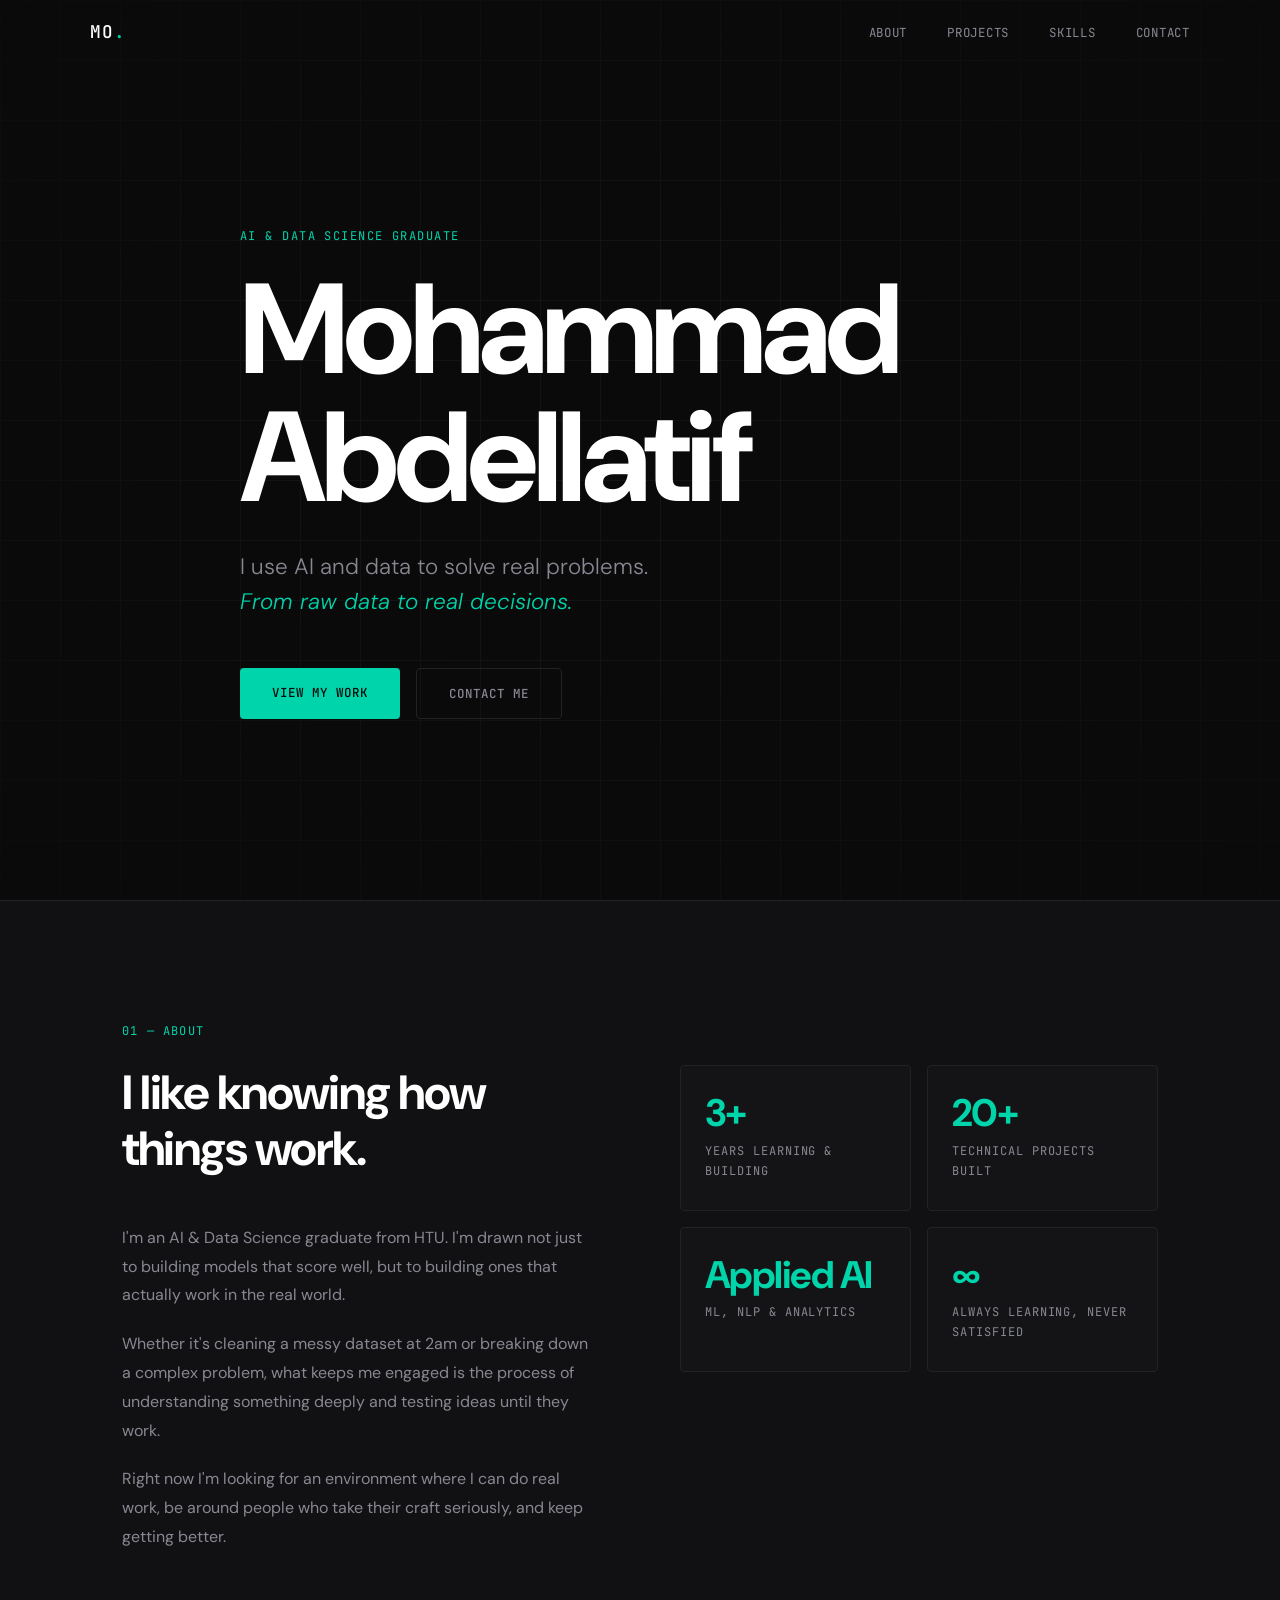
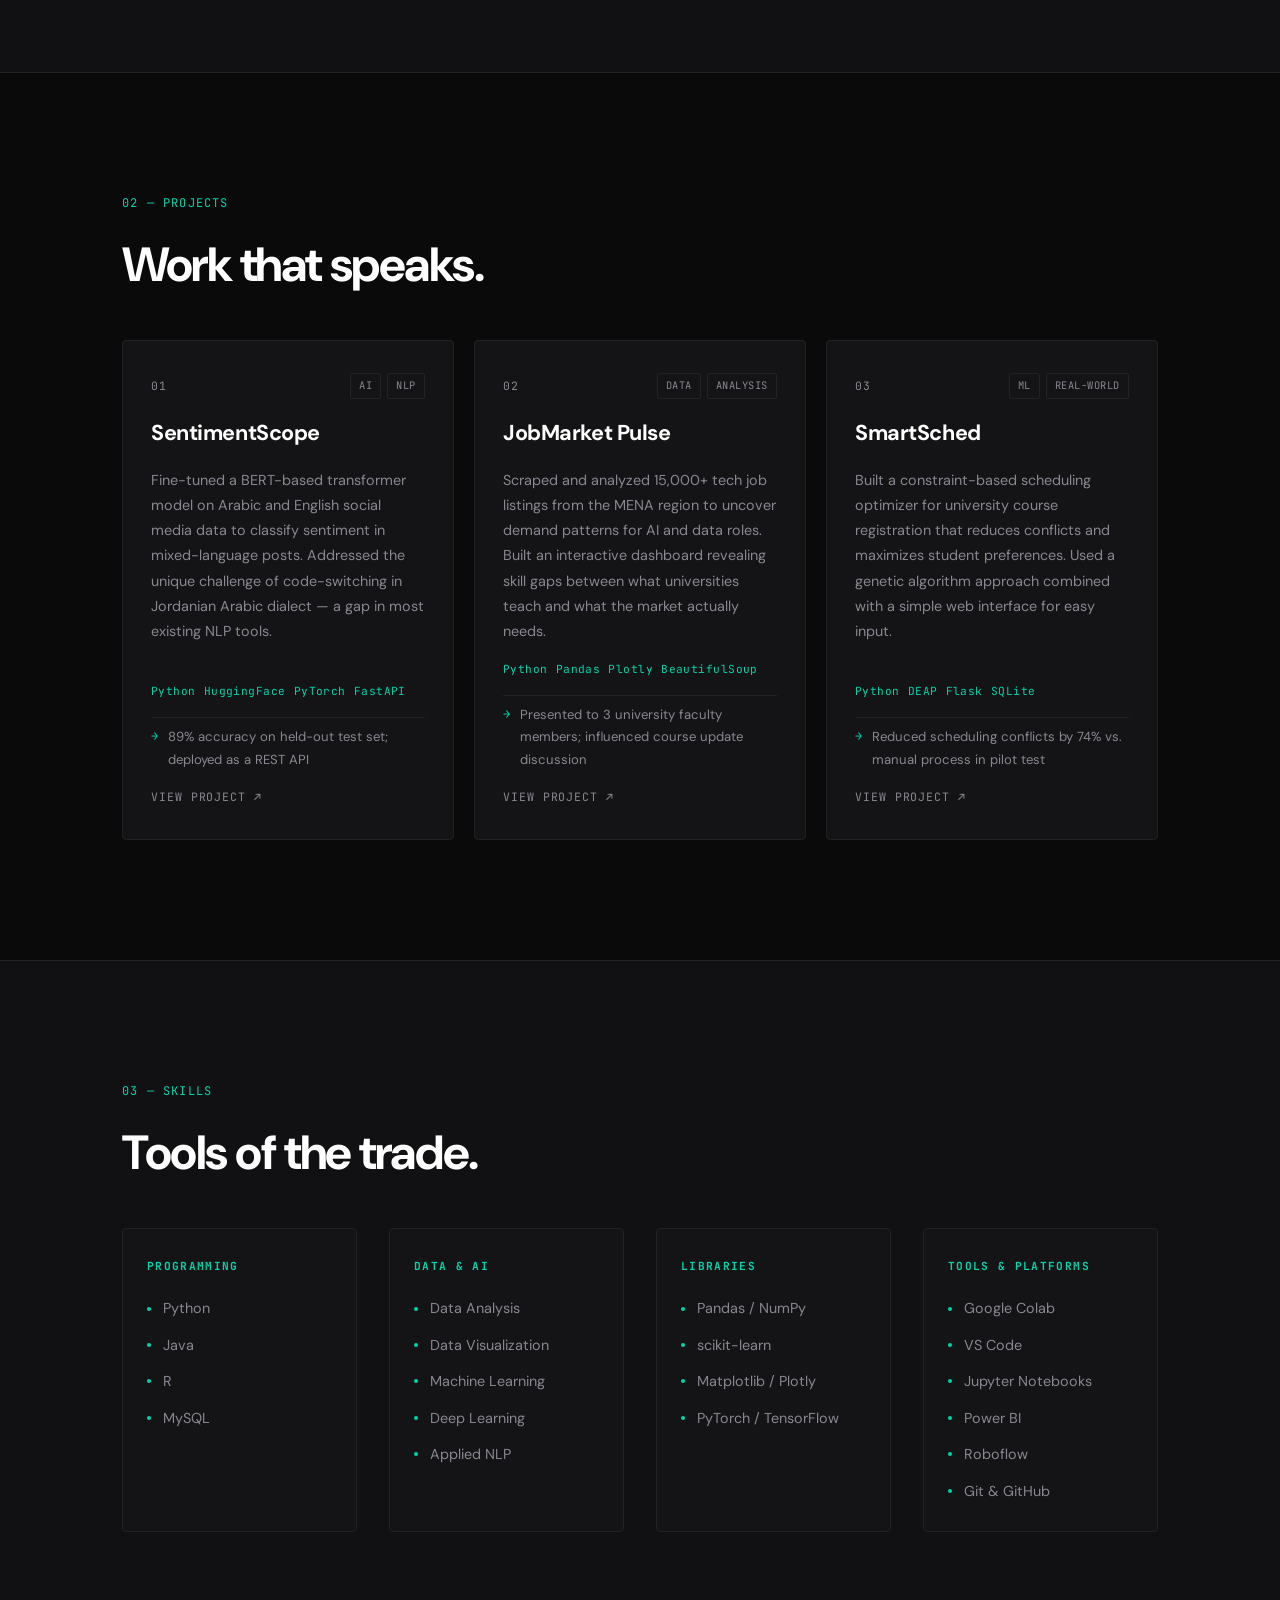
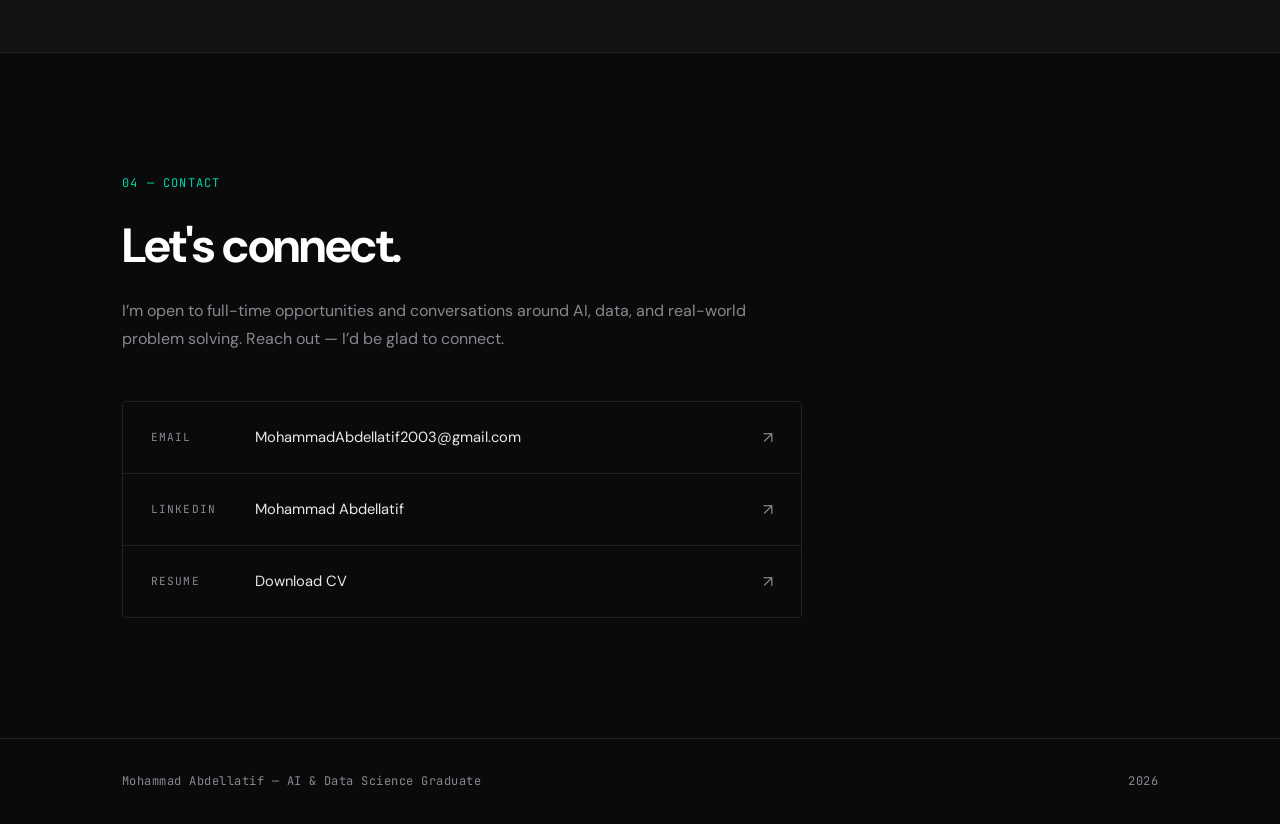
==== index.html @ 29702992 "Add files via upload" ====
<!DOCTYPE html>
<html lang="en">
<head>
  <meta charset="UTF-8" />
  <meta name="viewport" content="width=device-width, initial-scale=1.0" />
  <title>Mohammad — AI & Data Science</title>
  <link rel="stylesheet" href="style.css" />
  <link rel="preconnect" href="https://fonts.googleapis.com" />
  <link rel="preconnect" href="https://fonts.gstatic.com" crossorigin />
  <link href="https://fonts.googleapis.com/css2?family=DM+Sans:ital,wght@0,300;0,400;0,500;0,700;1,300&family=JetBrains+Mono:wght@400;500&display=swap" rel="stylesheet" />
</head>
<body>

  <!-- ===================== NAVBAR ===================== -->
  <nav class="navbar" id="navbar">
    <div class="nav-inner">
      <a href="#hero" class="nav-logo">MO<span class="accent">.</span></a>
      <ul class="nav-links" id="nav-links">
        <li><a href="#about" class="nav-link">About</a></li>
        <li><a href="#projects" class="nav-link">Projects</a></li>
        <li><a href="#skills" class="nav-link">Skills</a></li>
        <li><a href="#contact" class="nav-link">Contact</a></li>
      </ul>
      <button class="hamburger" id="hamburger" aria-label="Toggle menu">
        <span></span>
        <span></span>
        <span></span>
      </button>
    </div>
  </nav>

  <!-- ===================== HERO ===================== -->
  <section class="hero" id="hero">
    <div class="hero-grid-bg"></div>
    <div class="hero-content">
      <span class="hero-eyebrow mono">AI &amp; Data Science Graduate</span>
      <h1 class="hero-name">Mohammad Abdellatif</h1>
      <p class="hero-tagline">
        I use AI and data to solve real problems.<br />
        <span class="accent">From raw data to real decisions.</span>
      </p>
      <div class="hero-actions">
        <a href="#projects" class="btn btn-primary">View My Work</a>
        <a href="#contact" class="btn btn-outline">Contact Me</a>
      </div>
    </div>
    
  </section>

  <!-- ===================== ABOUT ===================== -->
  <section class="section about" id="about">
    <div class="container">
      <div class="section-label mono reveal">01 — About</div>
      <div class="about-grid">
        <div class="about-text reveal">
          <h2 class="section-heading">I like knowing how things work.</h2>
          <p>
            I'm an AI & Data Science graduate from HTU. I'm drawn not just to 
            building models that score well, but to building ones that actually work in the real world.
          </p>

          <p>
            Whether it's cleaning a messy dataset at 2am or breaking down a complex problem,
            what keeps me engaged is the process of understanding something 
            deeply and testing ideas until they work.
          </p>

          <p>
            Right now I'm looking for an environment where I can do real work, 
            be around people who take their craft seriously, and keep getting better.
          </p>
        </div>
        <div class="about-stats reveal">
          <div class="stat-card">
            <span class="stat-number accent">3+</span>
            <span class="stat-label mono">Years Learning & Building</span>
          </div>
          <div class="stat-card">
            <span class="stat-number accent">20+</span>
            <span class="stat-label mono">Technical Projects Built</span>
          </div>
          <div class="stat-card">
            <span class="stat-number accent">Applied AI</span>
            <span class="stat-label mono">ML, NLP & Analytics</span>
          </div>
          <div class="stat-card">
            <span class="stat-number accent">∞</span>
            <span class="stat-label mono">Always Learning, Never Satisfied</span>
          </div>
        </div>
      </div>
    </div>
  </section>

  <!-- ===================== PROJECTS ===================== -->
  <section class="section projects" id="projects">
    <div class="container">
      <div class="section-label mono reveal">02 — Projects</div>
      <h2 class="section-heading reveal">Work that speaks.</h2>
      <div class="projects-grid">

        <!-- Project 1 -->
        <article class="project-card reveal">
          <div class="project-top">
            <span class="project-number mono">01</span>
            <div class="project-tags">
              <span class="tag">AI</span>
              <span class="tag">NLP</span>
            </div>
          </div>
          <h3 class="project-title">SentimentScope</h3>
          <p class="project-desc">
            Fine-tuned a BERT-based transformer model on Arabic and English social media data
            to classify sentiment in mixed-language posts. Addressed the unique challenge of
            code-switching in Jordanian Arabic dialect — a gap in most existing NLP tools.
          </p>
          <div class="project-tools">
            <span class="mono tool">Python</span>
            <span class="mono tool">HuggingFace</span>
            <span class="mono tool">PyTorch</span>
            <span class="mono tool">FastAPI</span>
          </div>
          <div class="project-result">
            <span class="mono accent">→</span>
            <span>89% accuracy on held-out test set; deployed as a REST API</span>
          </div>
          <a href="#" class="project-link mono">View Project ↗</a>
        </article>

        <!-- Project 2 -->
        <article class="project-card reveal">
          <div class="project-top">
            <span class="project-number mono">02</span>
            <div class="project-tags">
              <span class="tag">Data</span>
              <span class="tag">Analysis</span>
            </div>
          </div>
          <h3 class="project-title">JobMarket Pulse</h3>
          <p class="project-desc">
            Scraped and analyzed 15,000+ tech job listings from the MENA region to uncover
            demand patterns for AI and data roles. Built an interactive dashboard revealing
            skill gaps between what universities teach and what the market actually needs.
          </p>
          <div class="project-tools">
            <span class="mono tool">Python</span>
            <span class="mono tool">Pandas</span>
            <span class="mono tool">Plotly</span>
            <span class="mono tool">BeautifulSoup</span>
          </div>
          <div class="project-result">
            <span class="mono accent">→</span>
            <span>Presented to 3 university faculty members; influenced course update discussion</span>
          </div>
          <a href="#" class="project-link mono">View Project ↗</a>
        </article>

        <!-- Project 3 -->
        <article class="project-card reveal">
          <div class="project-top">
            <span class="project-number mono">03</span>
            <div class="project-tags">
              <span class="tag">ML</span>
              <span class="tag">Real-World</span>
            </div>
          </div>
          <h3 class="project-title">SmartSched</h3>
          <p class="project-desc">
            Built a constraint-based scheduling optimizer for university course registration
            that reduces conflicts and maximizes student preferences. Used a genetic algorithm
            approach combined with a simple web interface for easy input.
          </p>
          <div class="project-tools">
            <span class="mono tool">Python</span>
            <span class="mono tool">DEAP</span>
            <span class="mono tool">Flask</span>
            <span class="mono tool">SQLite</span>
          </div>
          <div class="project-result">
            <span class="mono accent">→</span>
            <span>Reduced scheduling conflicts by 74% vs. manual process in pilot test</span>
          </div>
          <a href="#" class="project-link mono">View Project ↗</a>
        </article>

      </div>
    </div>
  </section>

  <!-- ===================== SKILLS ===================== -->
  <section class="section skills" id="skills">
    <div class="container">
      <div class="section-label mono reveal">03 — Skills</div>
      <h2 class="section-heading reveal">Tools of the trade.</h2>
      <div class="skills-grid">

        <div class="skill-group reveal">
          <h3 class="skill-group-title mono">Programming</h3>
          <ul class="skill-list">
            <li class="skill-item"><span class="skill-dot"></span>Python</li>
            <li class="skill-item"><span class="skill-dot"></span>Java</li>
            <li class="skill-item"><span class="skill-dot"></span>R</li>
            <li class="skill-item"><span class="skill-dot"></span>MySQL</li>
          </ul>
        </div>

        <div class="skill-group reveal">
          <h3 class="skill-group-title mono">Data &amp; AI</h3>
          <ul class="skill-list">
            <li class="skill-item"><span class="skill-dot"></span>Data Analysis</li>
            <li class="skill-item"><span class="skill-dot"></span>Data Visualization</li>
            <li class="skill-item"><span class="skill-dot"></span>Machine Learning</li>
            <li class="skill-item"><span class="skill-dot"></span>Deep Learning</li>
            <li class="skill-item"><span class="skill-dot"></span>Applied NLP</li>
          </ul>
        </div>

        <div class="skill-group reveal">
          <h3 class="skill-group-title mono">Libraries</h3>
          <ul class="skill-list">
            <li class="skill-item"><span class="skill-dot"></span>Pandas / NumPy</li>
            <li class="skill-item"><span class="skill-dot"></span>scikit-learn</li>
            <li class="skill-item"><span class="skill-dot"></span>Matplotlib / Plotly</li>
            <li class="skill-item"><span class="skill-dot"></span>PyTorch / TensorFlow</li>
          </ul>
        </div>

        <div class="skill-group reveal">
          <h3 class="skill-group-title mono">Tools &amp; Platforms</h3>
          <ul class="skill-list">
            <li class="skill-item"><span class="skill-dot"></span>Google Colab</li>
            <li class="skill-item"><span class="skill-dot"></span>VS Code</li>
            <li class="skill-item"><span class="skill-dot"></span>Jupyter Notebooks</li>                                
            <li class="skill-item"><span class="skill-dot"></span>Power BI</span></li>
            <li class="skill-item"><span class="skill-dot"></span>Roboflow</span></li>
            <li class="skill-item"><span class="skill-dot"></span>Git &amp; GitHub <span></li>
          </ul>
        </div>

      </div>
    </div>
  </section>

  <!-- ===================== CONTACT ===================== -->
  <section class="section contact" id="contact">
    <div class="container">
      <div class="section-label mono reveal">04 — Contact</div>
      <div class="contact-inner reveal">
        <h2 class="section-heading">Let's connect.</h2>
        <p class="contact-sub">
          I’m open to full-time opportunities and conversations around AI, data, and real-world problem solving.
          Reach out — I’d be glad to connect.
        </p>
        <div class="contact-links">

          <a href="mailto:mohammadabdellatif2003@gmail.com" class="contact-item">
            <span class="mono contact-label">Email</span>
            <span class="contact-value">MohammadAbdellatif2003@gmail.com</span>
            <span class="contact-arrow">↗</span>
          </a>

          <a href="https://www.linkedin.com/in/mohammad-abdellatif-753178259" target="_blank" class="contact-item">
            <span class="mono contact-label">LinkedIn</span>
            <span class="contact-value">Mohammad Abdellatif</span>
            <span class="contact-arrow">↗</span>
          </a>

          <a href="./assets/Mohammad_Abdellatif_Resume.pdf" download="Mohammad_Abdellatif_Resume.pdf" class="contact-item">
            <span class="mono contact-label">Resume</span>
            <span class="contact-value">Download CV</span>
            <span class="contact-arrow">↗</span>
          </a>
        </div>
      </div>
    </div>
  </section>

  <!-- ===================== FOOTER ===================== -->
  <footer class="footer">
    <div class="container footer-inner">
      <span class="mono">Mohammad Abdellatif — AI &amp; Data Science Graduate</span>
      <span class="mono footer-year">2026</span>
    </div>
  </footer>

  <script src="script.js"></script>
</body>
</html>
---- style.css ----
/* =========================================================
   PORTFOLIO — Mohammad | AI & Data Science
   style.css
   ========================================================= */

/* ---- CSS Variables ---- */
:root {
  --bg:        #0a0a0b;
  --bg-2:      #111113;
  --bg-card:   #141416;
  --border:    #222226;
  --text:      #e8e8ea;
  --text-muted:#888892;
  --accent:    #00d4aa;      /* electric teal */
  --accent-dim:#00d4aa22;
  --white:     #ffffff;

  --font-body: 'DM Sans', sans-serif;
  --font-mono: 'JetBrains Mono', monospace;

  --max-width: 1100px;
  --section-gap: 120px;
  --radius: 4px;

  --transition: 0.25s ease;
}

/* ---- Reset & Base ---- */
*, *::before, *::after {
  box-sizing: border-box;
  margin: 0;
  padding: 0;
}

html {
  scroll-behavior: smooth;
  font-size: 16px;
}

body {
  background: var(--bg);
  color: var(--text);
  font-family: var(--font-body);
  font-weight: 400;
  line-height: 1.7;
  -webkit-font-smoothing: antialiased;
}

a {
  color: inherit;
  text-decoration: none;
}

ul {
  list-style: none;
}

img {
  display: block;
  max-width: 100%;
}

/* ---- Utilities ---- */
.mono {
  font-family: var(--font-mono);
  font-size: 0.75rem;
  letter-spacing: 0.04em;
}

.accent {
  color: var(--accent);
}

.container {
  width: 100%;
  max-width: var(--max-width);
  margin: 0 auto;
  padding: 0 32px;
}

.section {
  padding: var(--section-gap) 0;
}

/* Section labels (e.g. "01 — About") */
.section-label {
  color: var(--accent);
  margin-bottom: 24px;
  display: block;
  text-transform: uppercase;
  letter-spacing: 0.1em;
}

/* Section headings */
.section-heading {
  font-size: clamp(2rem, 4vw, 3rem);
  font-weight: 700;
  line-height: 1.15;
  color: var(--white);
  margin-bottom: 48px;
  letter-spacing: -0.03em;
}


/* =========================================================
   NAVBAR
   ========================================================= */
.navbar {
  position: fixed;
  top: 0;
  left: 0;
  right: 0;
  z-index: 100;
  padding: 0 32px;
  height: 64px;
  display: flex;
  align-items: center;
  transition: background var(--transition), border-color var(--transition);
  border-bottom: 1px solid transparent;
}

.navbar.scrolled {
  background: rgba(10, 10, 11, 0.9);
  backdrop-filter: blur(12px);
  -webkit-backdrop-filter: blur(12px);
  border-bottom-color: var(--border);
}

.nav-inner {
  width: 100%;
  max-width: var(--max-width);
  margin: 0 auto;
  display: flex;
  align-items: center;
  justify-content: space-between;
}

.nav-logo {
  font-family: var(--font-mono);
  font-size: 1.1rem;
  font-weight: 500;
  color: var(--white);
  letter-spacing: 0.05em;
  transition: color var(--transition);
}

.nav-logo:hover {
  color: var(--accent);
}

.nav-links {
  display: flex;
  gap: 40px;
  align-items: center;
}

.nav-link {
  font-family: var(--font-mono);
  font-size: 0.78rem;
  color: var(--text-muted);
  letter-spacing: 0.06em;
  text-transform: uppercase;
  transition: color var(--transition);
  position: relative;
}

.nav-link::after {
  content: '';
  position: absolute;
  bottom: -2px;
  left: 0;
  width: 0;
  height: 1px;
  background: var(--accent);
  transition: width var(--transition);
}

.nav-link:hover {
  color: var(--white);
}

.nav-link:hover::after {
  width: 100%;
}

/* Hamburger */
.hamburger {
  display: none;
  flex-direction: column;
  gap: 5px;
  background: none;
  border: none;
  cursor: pointer;
  padding: 4px;
}

.hamburger span {
  display: block;
  width: 24px;
  height: 1.5px;
  background: var(--text);
  transition: all 0.3s ease;
}

.hamburger.active span:nth-child(1) {
  transform: translateY(6.5px) rotate(45deg);
}

.hamburger.active span:nth-child(2) {
  opacity: 0;
}

.hamburger.active span:nth-child(3) {
  transform: translateY(-6.5px) rotate(-45deg);
}


/* =========================================================
   HERO
   ========================================================= */
.hero {
  min-height: 100vh;
  display: flex;
  align-items: center;
  justify-content: center;
  position: relative;
  overflow: hidden;
  padding: 120px 32px 80px;
}

/* Subtle grid background */
.hero-grid-bg {
  position: absolute;
  inset: 0;
  background-image:
    linear-gradient(var(--border) 1px, transparent 1px),
    linear-gradient(90deg, var(--border) 1px, transparent 1px);
  background-size: 60px 60px;
  opacity: 0.4;
  mask-image: radial-gradient(ellipse 80% 80% at 50% 50%, black 30%, transparent 100%);
  -webkit-mask-image: radial-gradient(ellipse 80% 80% at 50% 50%, black 30%, transparent 100%);
}

.hero-content {
  position: relative;
  z-index: 1;
  max-width: 800px;
  text-align: left;
}

.hero-eyebrow {
  display: inline-block;
  color: var(--accent);
  margin-bottom: 20px;
  letter-spacing: 0.12em;
  text-transform: uppercase;
}

.hero-name {
  font-size: clamp(4rem, 10vw, 8rem);
  font-weight: 700;
  letter-spacing: -0.04em;
  line-height: 1;
  color: var(--white);
  margin-bottom: 28px;
}

.hero-tagline {
  font-size: clamp(1.1rem, 2.5vw, 1.4rem);
  color: var(--text-muted);
  font-weight: 300;
  line-height: 1.55;
  margin-bottom: 48px;
  max-width: 480px;
}

.hero-tagline .accent {
  font-style: italic;
}

.hero-actions {
  display: flex;
  gap: 16px;
  flex-wrap: wrap;
}

/* Scroll hint */
.hero-scroll-hint {
  position: absolute;
  bottom: 40px;
  left: 50%;
  transform: translateX(-50%);
  display: flex;
  flex-direction: column;
  align-items: center;
  gap: 8px;
  color: var(--text-muted);
  opacity: 0.6;
}

.scroll-line {
  width: 1px;
  height: 40px;
  background: linear-gradient(to bottom, var(--text-muted), transparent);
  animation: scrollPulse 2s ease-in-out infinite;
}

@keyframes scrollPulse {
  0%, 100% { opacity: 0.4; transform: scaleY(1); }
  50% { opacity: 1; transform: scaleY(1.15); }
}


/* =========================================================
   BUTTONS
   ========================================================= */
.btn {
  display: inline-block;
  padding: 14px 32px;
  font-family: var(--font-mono);
  font-size: 0.78rem;
  font-weight: 500;
  letter-spacing: 0.08em;
  text-transform: uppercase;
  border-radius: var(--radius);
  cursor: pointer;
  transition: all var(--transition);
}

.btn-primary {
  background: var(--accent);
  color: #0a0a0b;
}

.btn-primary:hover {
  background: #00f0c2;
  transform: translateY(-2px);
  box-shadow: 0 8px 24px rgba(0, 212, 170, 0.25);
}

.btn-outline {
  border: 1px solid var(--border);
  color: var(--text-muted);
  background: transparent;
}

.btn-outline:hover {
  border-color: var(--accent);
  color: var(--accent);
  transform: translateY(-2px);
}


/* =========================================================
   ABOUT
   ========================================================= */
.about {
  background: var(--bg-2);
  border-top: 1px solid var(--border);
  border-bottom: 1px solid var(--border);
}

.about-grid {
  display: grid;
  grid-template-columns: 1fr 1fr;
  gap: 80px;
  align-items: start;
}

.about-text p {
  color: var(--text-muted);
  margin-bottom: 20px;
  font-size: 1rem;
  line-height: 1.8;
}

.about-text p:last-child {
  margin-bottom: 0;
}

.about-stats {
  display: grid;
  grid-template-columns: 1fr 1fr;
  gap: 16px;
}

.stat-card {
  background: var(--bg-card);
  border: 1px solid var(--border);
  border-radius: var(--radius);
  padding: 28px 24px;
  display: flex;
  flex-direction: column;
  gap: 8px;
  transition: border-color var(--transition);
}

.stat-card:hover {
  border-color: var(--accent);
}

.stat-number {
  font-size: 2.4rem;
  font-weight: 700;
  letter-spacing: -0.04em;
  line-height: 1;
}

.stat-label {
  color: var(--text-muted);
  text-transform: uppercase;
  letter-spacing: 0.08em;
}


/* =========================================================
   PROJECTS
   ========================================================= */
.projects-grid {
  display: grid;
  grid-template-columns: repeat(3, 1fr);
  gap: 20px;
}

.project-card {
  background: var(--bg-card);
  border: 1px solid var(--border);
  border-radius: var(--radius);
  padding: 32px 28px;
  display: flex;
  flex-direction: column;
  gap: 16px;
  transition: border-color var(--transition), transform var(--transition);
  cursor: default;
}

.project-card:hover {
  border-color: var(--accent);
  transform: translateY(-4px);
}

.project-top {
  display: flex;
  justify-content: space-between;
  align-items: center;
}

.project-number {
  color: var(--text-muted);
  font-size: 0.72rem;
  letter-spacing: 0.1em;
}

.project-tags {
  display: flex;
  gap: 6px;
}

.tag {
  font-family: var(--font-mono);
  font-size: 0.65rem;
  padding: 3px 8px;
  border: 1px solid var(--border);
  border-radius: 2px;
  color: var(--text-muted);
  letter-spacing: 0.05em;
  text-transform: uppercase;
}

.project-title {
  font-size: 1.35rem;
  font-weight: 700;
  color: var(--white);
  letter-spacing: -0.02em;
}

.project-desc {
  font-size: 0.9rem;
  color: var(--text-muted);
  line-height: 1.75;
  flex: 1;
}

.project-tools {
  display: flex;
  flex-wrap: wrap;
  gap: 8px;
}

.tool {
  font-size: 0.7rem;
  color: var(--accent);
  letter-spacing: 0.04em;
}

.project-result {
  display: flex;
  gap: 10px;
  font-size: 0.82rem;
  color: var(--text-muted);
  padding-top: 8px;
  border-top: 1px solid var(--border);
  align-items: flex-start;
}

.project-link {
  display: inline-block;
  color: var(--text-muted);
  font-size: 0.72rem;
  text-transform: uppercase;
  letter-spacing: 0.08em;
  transition: color var(--transition);
  margin-top: auto;
}

.project-link:hover {
  color: var(--accent);
}


/* =========================================================
   SKILLS
   ========================================================= */
.skills {
  background: var(--bg-2);
  border-top: 1px solid var(--border);
  border-bottom: 1px solid var(--border);
}

.skills-grid {
  display: grid;
  grid-template-columns: repeat(4, 1fr);
  gap: 32px;
}

.skill-group {
  padding: 28px 24px;
  border: 1px solid var(--border);
  border-radius: var(--radius);
  background: var(--bg-card);
  transition: border-color var(--transition);
}

.skill-group:hover {
  border-color: var(--accent);
}

.skill-group-title {
  color: var(--accent);
  font-size: 0.7rem;
  text-transform: uppercase;
  letter-spacing: 0.12em;
  margin-bottom: 20px;
}

.skill-list {
  display: flex;
  flex-direction: column;
  gap: 12px;
}

.skill-item {
  display: flex;
  align-items: center;
  gap: 12px;
  font-size: 0.9rem;
  color: var(--text-muted);
  transition: color var(--transition);
}

.skill-item:hover {
  color: var(--text);
}

.skill-dot {
  width: 4px;
  height: 4px;
  border-radius: 50%;
  background: var(--accent);
  flex-shrink: 0;
}

.skill-note {
  font-size: 0.8rem;
  opacity: 0.4;
  margin-left: 6px;
}


/* =========================================================
   CONTACT
   ========================================================= */
.contact-inner {
  max-width: 680px;
}

.contact-sub {
  color: var(--text-muted);
  font-size: 1rem;
  line-height: 1.75;
  margin-bottom: 48px;
  margin-top: -24px;
}

.contact-links {
  display: flex;
  flex-direction: column;
  gap: 0;
  border: 1px solid var(--border);
  border-radius: var(--radius);
  overflow: hidden;
}

.contact-item {
  display: flex;
  align-items: center;
  gap: 24px;
  padding: 22px 28px;
  border-bottom: 1px solid var(--border);
  transition: background var(--transition), color var(--transition);
  cursor: pointer;
}

.contact-item:last-child {
  border-bottom: none;
}

.contact-item:hover {
  background: var(--accent-dim);
}

.contact-item:hover .contact-value {
  color: var(--accent);
}

.contact-label {
  color: var(--text-muted);
  font-size: 0.7rem;
  text-transform: uppercase;
  letter-spacing: 0.1em;
  width: 80px;
  flex-shrink: 0;
}

.contact-value {
  font-size: 0.92rem;
  color: var(--text);
  transition: color var(--transition);
  flex: 1;
}

.contact-arrow {
  color: var(--text-muted);
  font-size: 1rem;
  transition: color var(--transition), transform var(--transition);
}

.contact-item:hover .contact-arrow {
  color: var(--accent);
  transform: translate(2px, -2px);
}


/* =========================================================
   FOOTER
   ========================================================= */
.footer {
  padding: 32px 0;
  border-top: 1px solid var(--border);
}

.footer-inner {
  display: flex;
  justify-content: space-between;
  align-items: center;
  color: var(--text-muted);
}


/* =========================================================
   REVEAL ANIMATIONS
   ========================================================= */
.reveal {
  opacity: 0;
  transform: translateY(24px);
  transition: opacity 0.6s ease, transform 0.6s ease;
}

.reveal.visible {
  opacity: 1;
  transform: translateY(0);
}


/* =========================================================
   RESPONSIVE
   ========================================================= */

/* Tablet */
@media (max-width: 900px) {
  .about-grid {
    grid-template-columns: 1fr;
    gap: 48px;
  }

  .projects-grid {
    grid-template-columns: 1fr;
  }

  .skills-grid {
    grid-template-columns: repeat(2, 1fr);
  }

  .section-heading {
    margin-bottom: 36px;
  }
}

/* Mobile */
@media (max-width: 640px) {
  :root {
    --section-gap: 80px;
  }

  .container {
    padding: 0 20px;
  }

  .hero {
    padding: 100px 20px 80px;
  }

  .hero-name {
    font-size: clamp(3rem, 14vw, 5rem);
  }

  /* Mobile nav */
  .hamburger {
    display: flex;
  }

  .nav-links {
    position: fixed;
    top: 64px;
    left: 0;
    right: 0;
    background: rgba(10, 10, 11, 0.97);
    backdrop-filter: blur(12px);
    flex-direction: column;
    gap: 0;
    padding: 0;
    max-height: 0;
    overflow: hidden;
    transition: max-height 0.4s ease, border-color 0.4s ease;
    border-bottom: 1px solid transparent;
  }

  .nav-links.open {
    max-height: 300px;
    border-bottom-color: var(--border);
  }

  .nav-links li {
    width: 100%;
  }

  .nav-link {
    display: block;
    padding: 18px 24px;
    font-size: 0.85rem;
    border-bottom: 1px solid var(--border);
    text-transform: uppercase;
  }

  .nav-link::after {
    display: none;
  }

  .skills-grid {
    grid-template-columns: 1fr;
  }

  .about-stats {
    grid-template-columns: 1fr 1fr;
  }

  .hero-actions {
    flex-direction: column;
  }

  .btn {
    text-align: center;
  }

  .footer-inner {
    flex-direction: column;
    gap: 8px;
    text-align: center;
  }
}
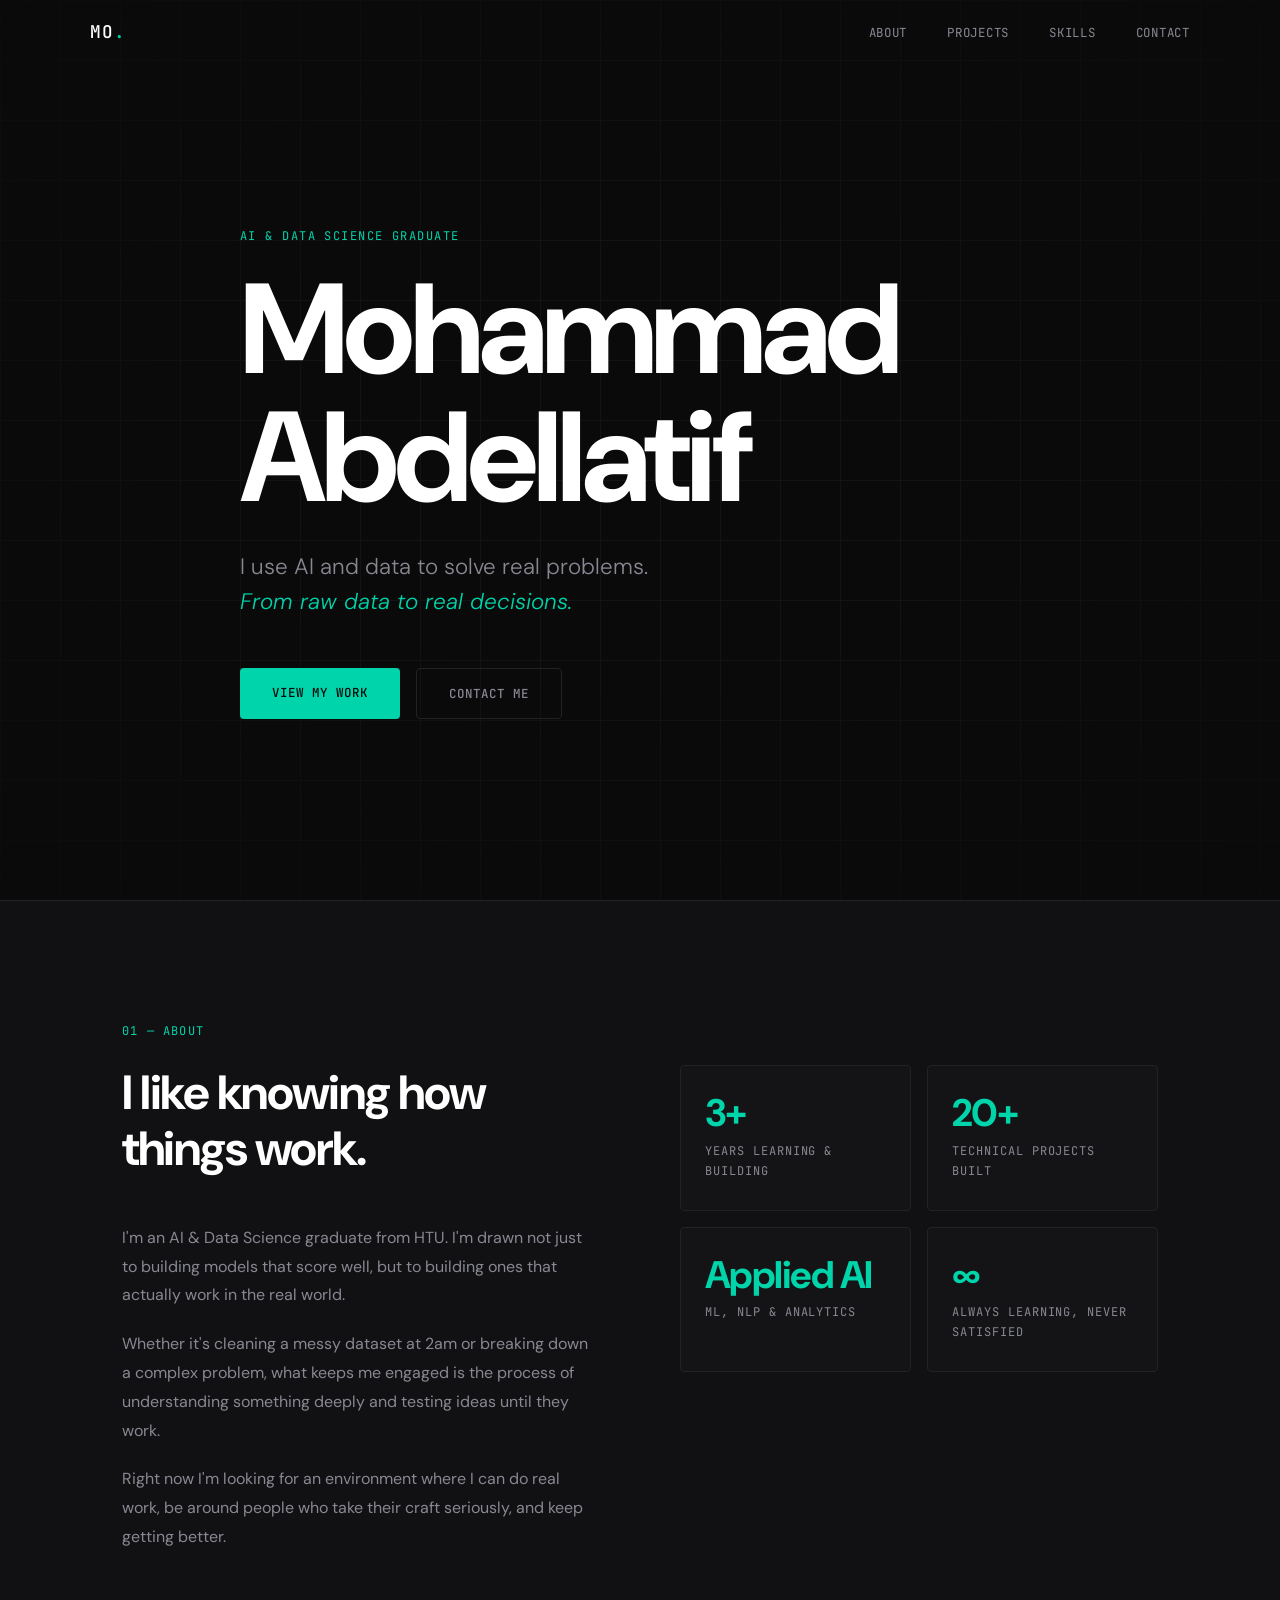
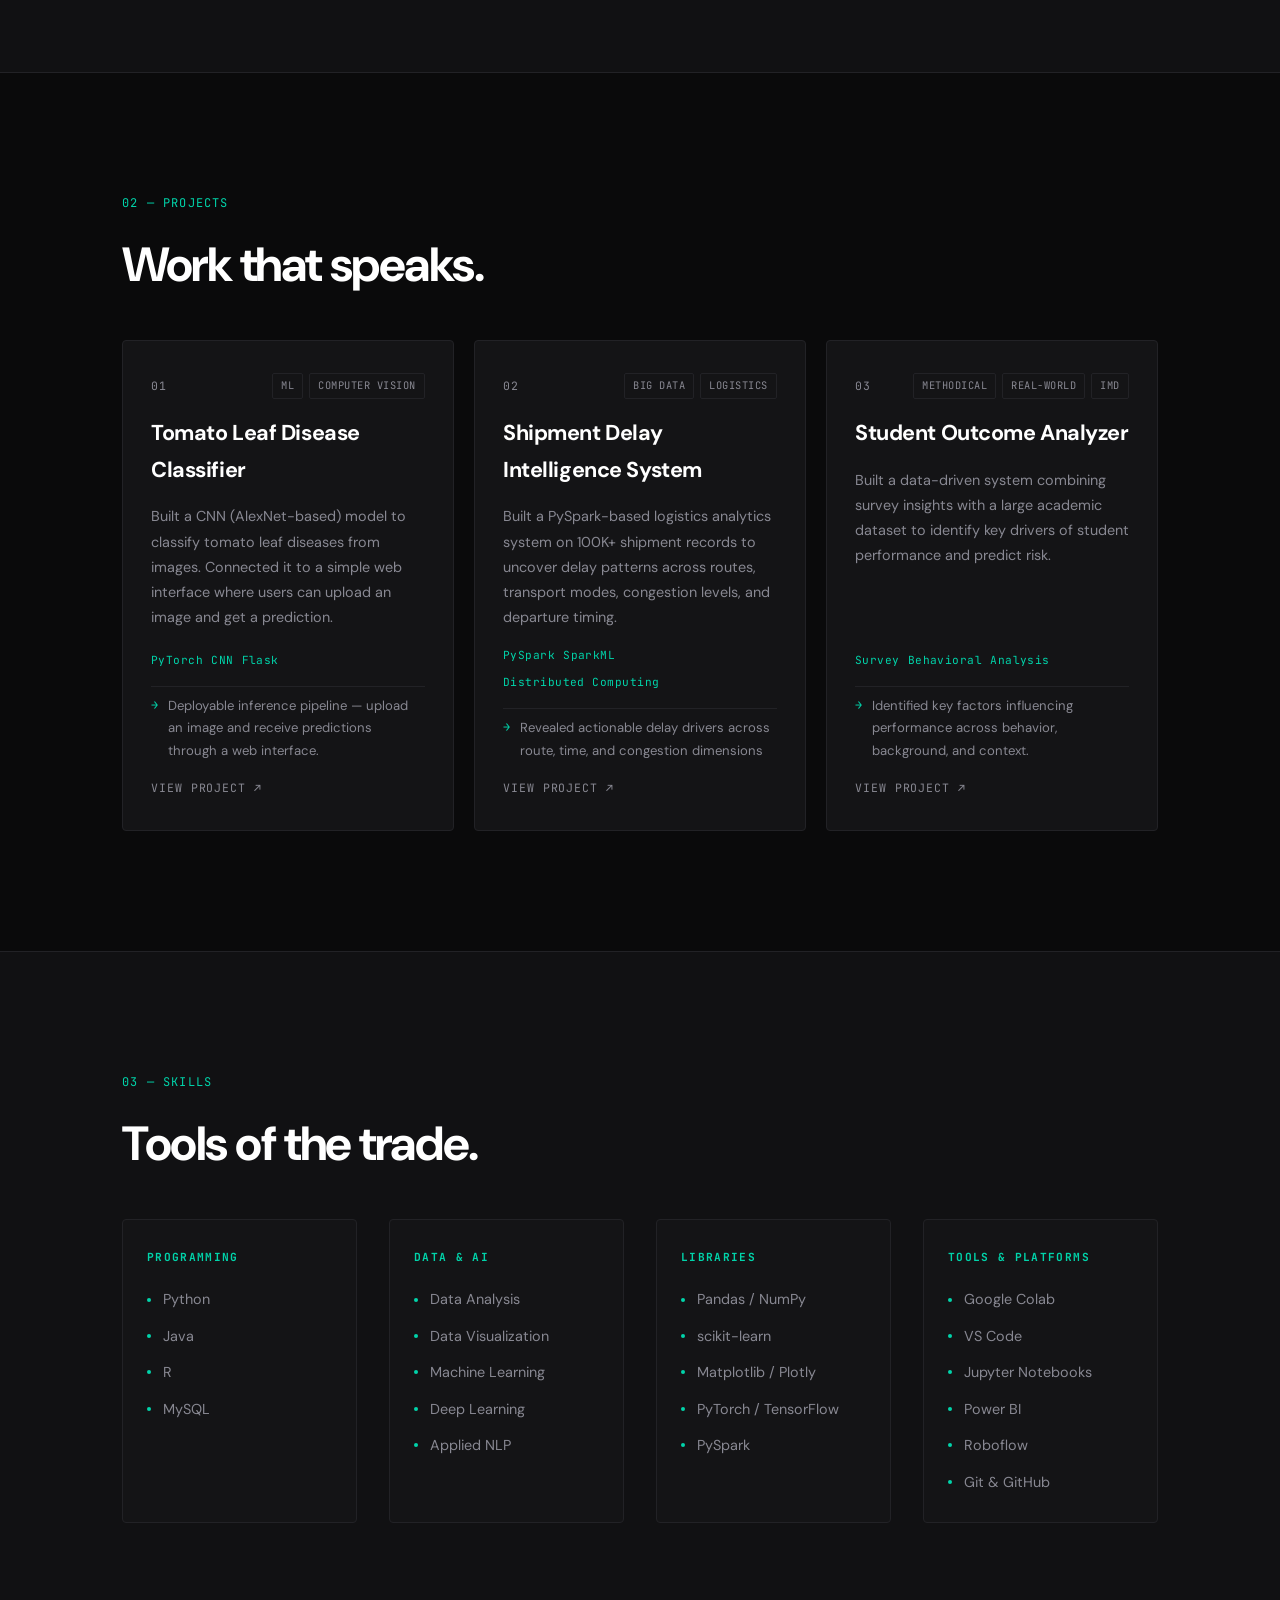
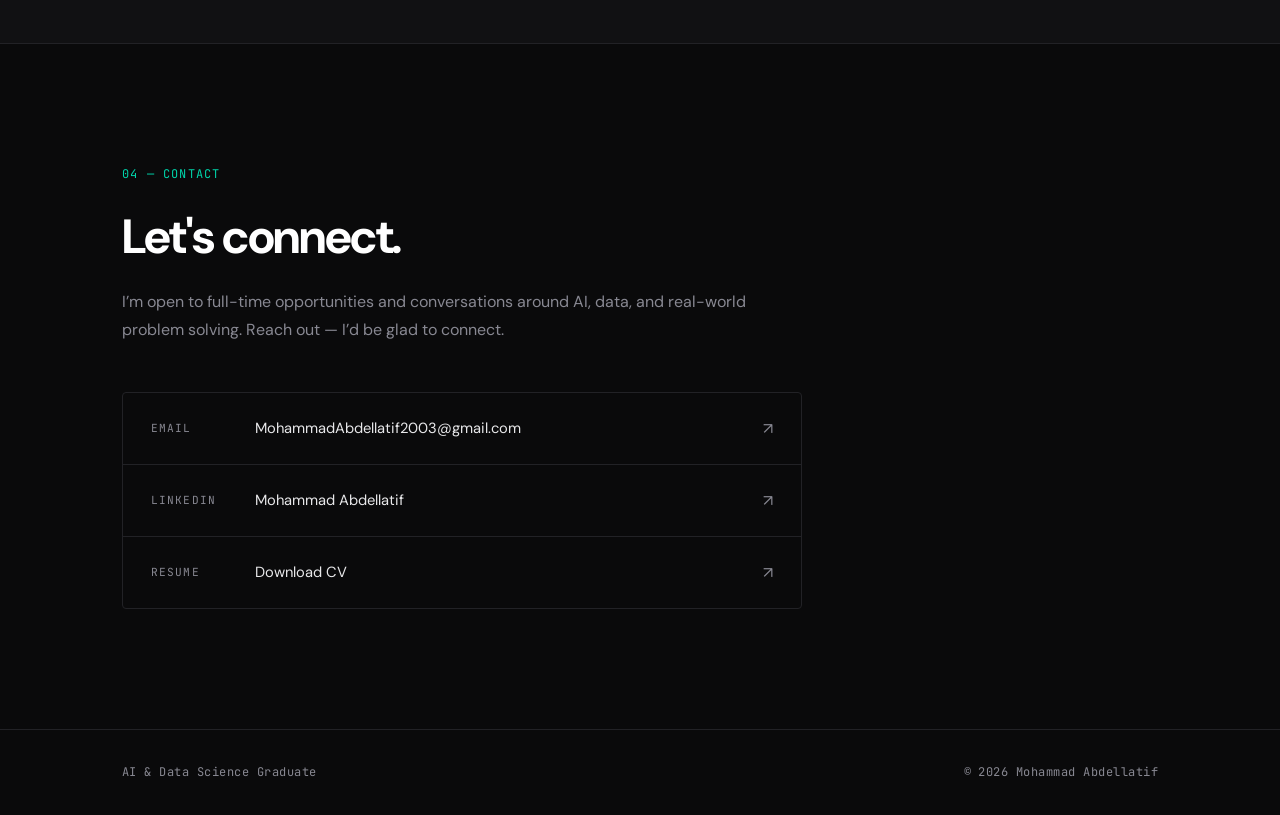
==== commit 012a13d7: "Update portfolio projects" ====
--- a/index.html
+++ b/index.html
@@ -100,88 +100,83 @@
       <div class="projects-grid">
 
         <!-- Project 1 -->
-        <article class="project-card reveal">
+        <a href="project1.html" class="project-card reveal project-card-link">
           <div class="project-top">
             <span class="project-number mono">01</span>
             <div class="project-tags">
-              <span class="tag">AI</span>
-              <span class="tag">NLP</span>
+              <span class="tag">ML</span>
+              <span class="tag">Computer Vision</span>
             </div>
           </div>
-          <h3 class="project-title">SentimentScope</h3>
+          <h3 class="project-title">Tomato Leaf Disease Classifier</h3>
           <p class="project-desc">
-            Fine-tuned a BERT-based transformer model on Arabic and English social media data
-            to classify sentiment in mixed-language posts. Addressed the unique challenge of
-            code-switching in Jordanian Arabic dialect — a gap in most existing NLP tools.
+            Built a CNN (AlexNet-based) model to classify tomato leaf diseases from images.
+            Connected it to a simple web interface where users can upload an image and get a prediction.
           </p>
           <div class="project-tools">
-            <span class="mono tool">Python</span>
-            <span class="mono tool">HuggingFace</span>
             <span class="mono tool">PyTorch</span>
-            <span class="mono tool">FastAPI</span>
+            <span class="mono tool">CNN</span>
+            <span class="mono tool">Flask</span>
           </div>
           <div class="project-result">
             <span class="mono accent">→</span>
-            <span>89% accuracy on held-out test set; deployed as a REST API</span>
-          </div>
-          <a href="#" class="project-link mono">View Project ↗</a>
-        </article>
+            <span>Deployable inference pipeline — upload an image and receive predictions through a web interface.</span>
+          </div>
+          <span class="project-link mono">View Project ↗</span>
+        </a>
 
         <!-- Project 2 -->
-        <article class="project-card reveal">
+        <a href="project2.html" class="project-card reveal project-card-link">
           <div class="project-top">
             <span class="project-number mono">02</span>
             <div class="project-tags">
-              <span class="tag">Data</span>
-              <span class="tag">Analysis</span>
+              <span class="tag">Big Data</span>
+              <span class="tag">Logistics</span>
             </div>
           </div>
-          <h3 class="project-title">JobMarket Pulse</h3>
+          <h3 class="project-title">Shipment Delay Intelligence System</h3>
           <p class="project-desc">
-            Scraped and analyzed 15,000+ tech job listings from the MENA region to uncover
-            demand patterns for AI and data roles. Built an interactive dashboard revealing
-            skill gaps between what universities teach and what the market actually needs.
+          Built a PySpark-based logistics analytics system on 100K+ shipment records to uncover delay patterns across routes,
+          transport modes, congestion levels, and departure timing.
           </p>
           <div class="project-tools">
-            <span class="mono tool">Python</span>
-            <span class="mono tool">Pandas</span>
-            <span class="mono tool">Plotly</span>
-            <span class="mono tool">BeautifulSoup</span>
+            <span class="mono tool">PySpark</span>
+            <span class="mono tool">SparkML</span>
+            <span class="mono tool">Distributed Computing</span>
           </div>
           <div class="project-result">
             <span class="mono accent">→</span>
-            <span>Presented to 3 university faculty members; influenced course update discussion</span>
-          </div>
-          <a href="#" class="project-link mono">View Project ↗</a>
-        </article>
+            <span>Revealed actionable delay drivers across route, time, and congestion dimensions</span>
+          </div>
+          <span class="project-link mono">View Project ↗</span>
+        </a>
 
         <!-- Project 3 -->
-        <article class="project-card reveal">
+        <a href="project3.html" class="project-card reveal project-card-link">
           <div class="project-top">
             <span class="project-number mono">03</span>
             <div class="project-tags">
-              <span class="tag">ML</span>
+              <span class="tag">Methodical</span>
               <span class="tag">Real-World</span>
+              <span class="tag">IMD</span>
             </div>
           </div>
-          <h3 class="project-title">SmartSched</h3>
+          <h3 class="project-title">Student Outcome Analyzer</h3>
           <p class="project-desc">
-            Built a constraint-based scheduling optimizer for university course registration
-            that reduces conflicts and maximizes student preferences. Used a genetic algorithm
-            approach combined with a simple web interface for easy input.
+            Built a data-driven system combining survey insights with a large academic dataset to identify
+            key drivers of student performance and predict risk.
           </p>
           <div class="project-tools">
-            <span class="mono tool">Python</span>
-            <span class="mono tool">DEAP</span>
-            <span class="mono tool">Flask</span>
-            <span class="mono tool">SQLite</span>
+            <span class="mono tool">Survey</span>
+            <span class="mono tool">Behavioral</span>
+            <span class="mono tool">Analysis</span>
           </div>
           <div class="project-result">
             <span class="mono accent">→</span>
-            <span>Reduced scheduling conflicts by 74% vs. manual process in pilot test</span>
-          </div>
-          <a href="#" class="project-link mono">View Project ↗</a>
-        </article>
+            <span>Identified key factors influencing performance across behavior, background, and context.</span>
+          </div>
+          <span class="project-link mono">View Project ↗</span>
+        </a>
 
       </div>
     </div>
@@ -222,6 +217,7 @@
             <li class="skill-item"><span class="skill-dot"></span>scikit-learn</li>
             <li class="skill-item"><span class="skill-dot"></span>Matplotlib / Plotly</li>
             <li class="skill-item"><span class="skill-dot"></span>PyTorch / TensorFlow</li>
+            <li class="skill-item"><span class="skill-dot"></span>PySpark</li>
           </ul>
         </div>
 
@@ -278,8 +274,8 @@
   <!-- ===================== FOOTER ===================== -->
   <footer class="footer">
     <div class="container footer-inner">
-      <span class="mono">Mohammad Abdellatif — AI &amp; Data Science Graduate</span>
-      <span class="mono footer-year">2026</span>
+      <span class="mono">AI &amp; Data Science Graduate</span>
+      <span class="mono footer-year">© 2026 Mohammad Abdellatif</span>
     </div>
   </footer>
 
--- a/style.css
+++ b/style.css
@@ -4,6 +4,7 @@
    ========================================================= */
 
 /* ---- CSS Variables ---- */
+
 :root {
   --bg:        #0a0a0b;
   --bg-2:      #111113;
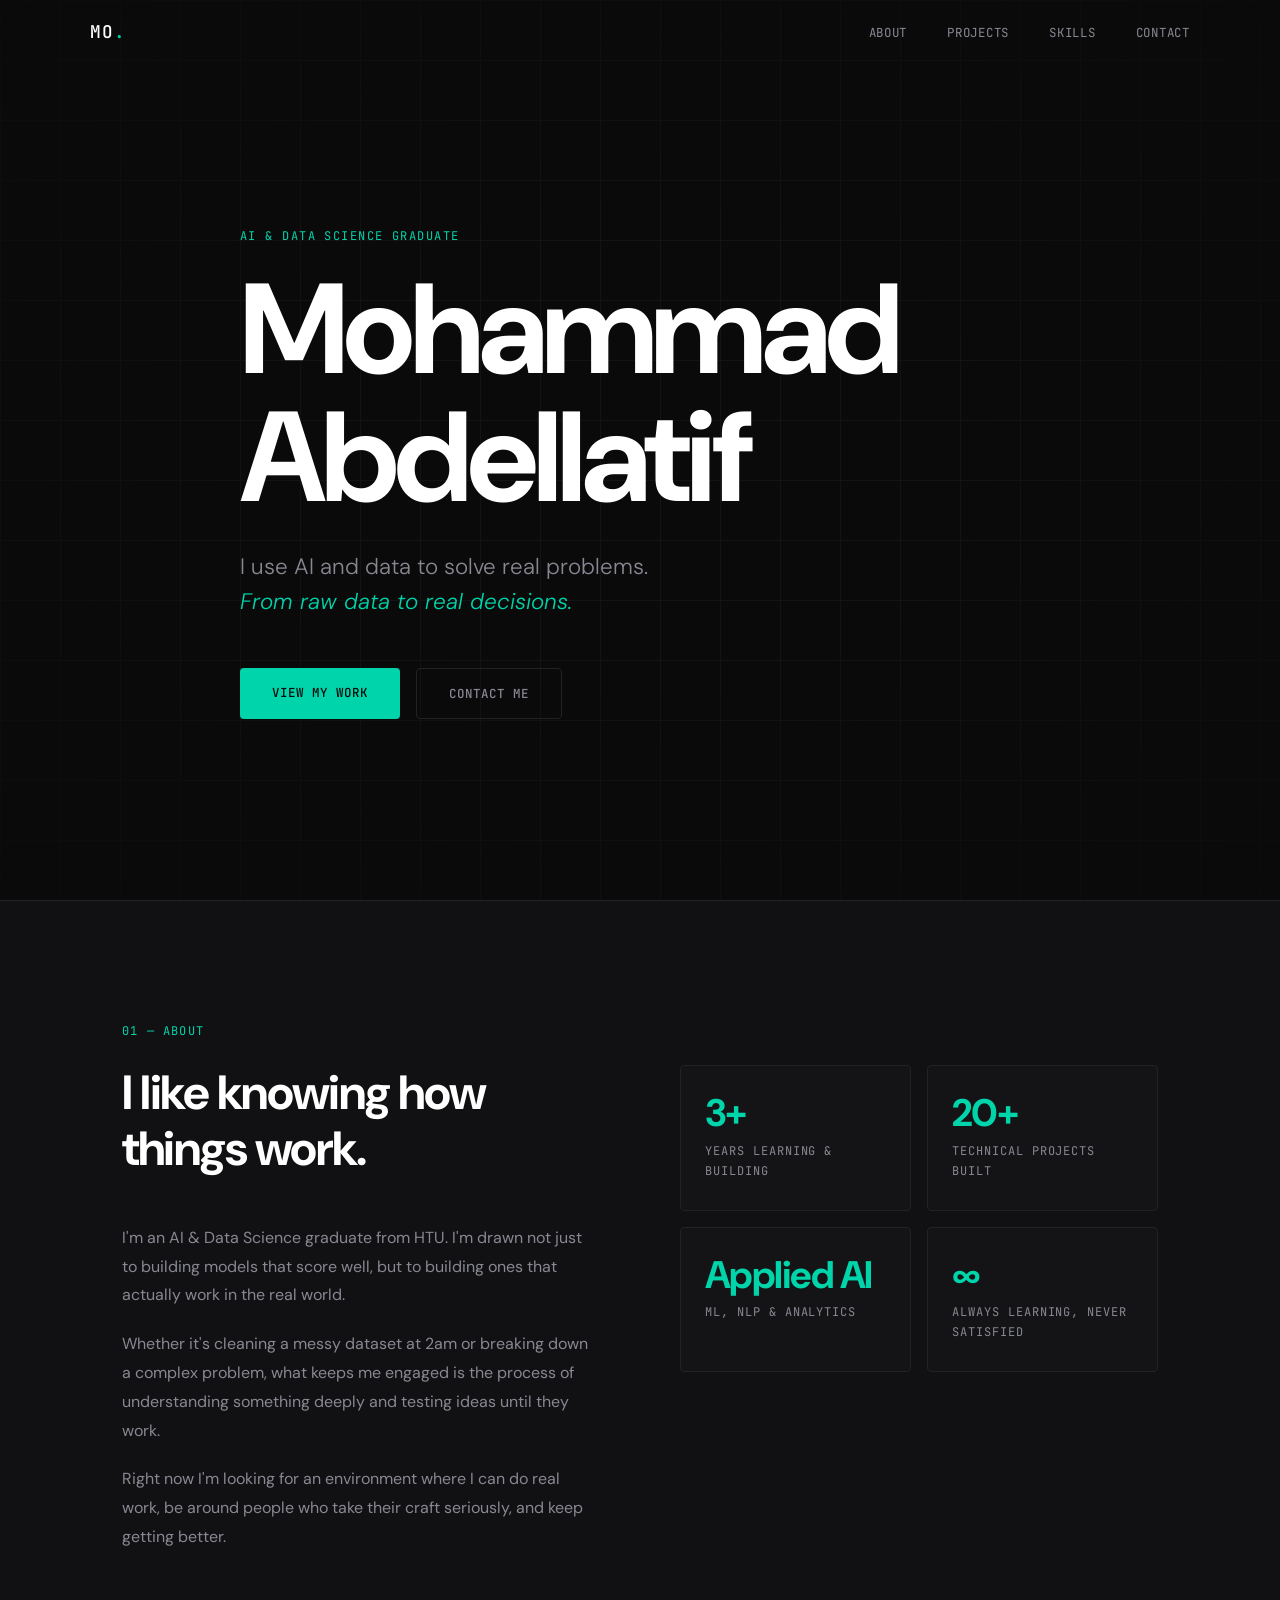
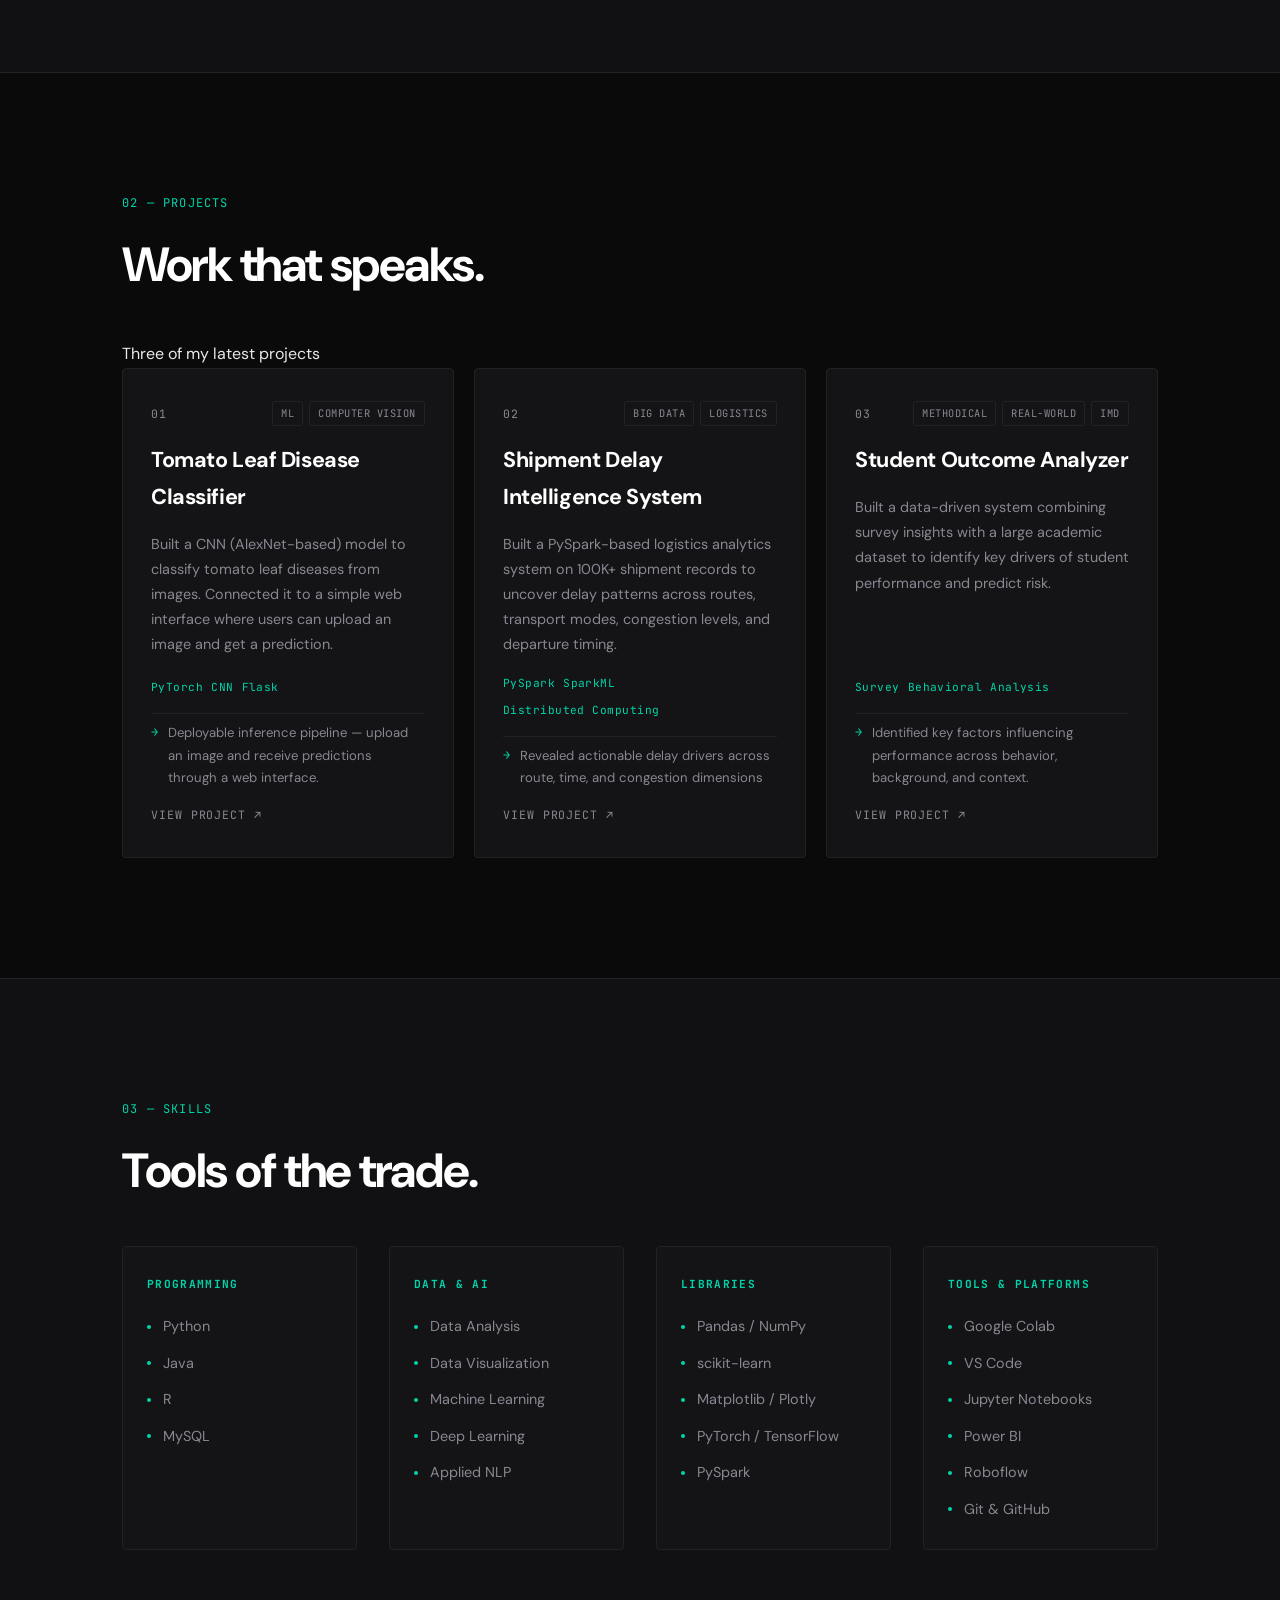
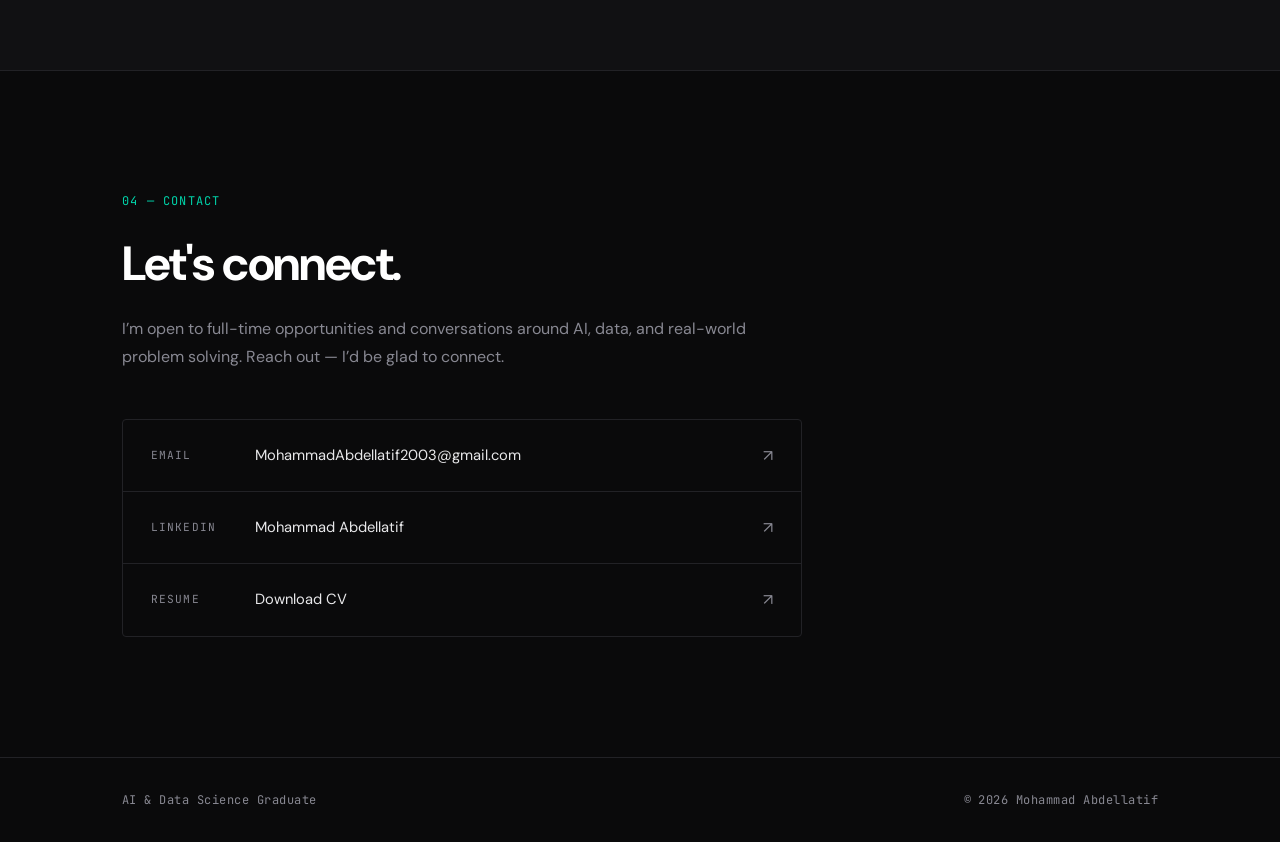
==== commit d8cc5ecb: "Updated Final index.html" ====
--- a/index.html
+++ b/index.html
@@ -97,6 +97,7 @@
     <div class="container">
       <div class="section-label mono reveal">02 — Projects</div>
       <h2 class="section-heading reveal">Work that speaks.</h2>
+      <p class="section-subtitle">Three of my latest projects</p>
       <div class="projects-grid">
 
         <!-- Project 1 -->
